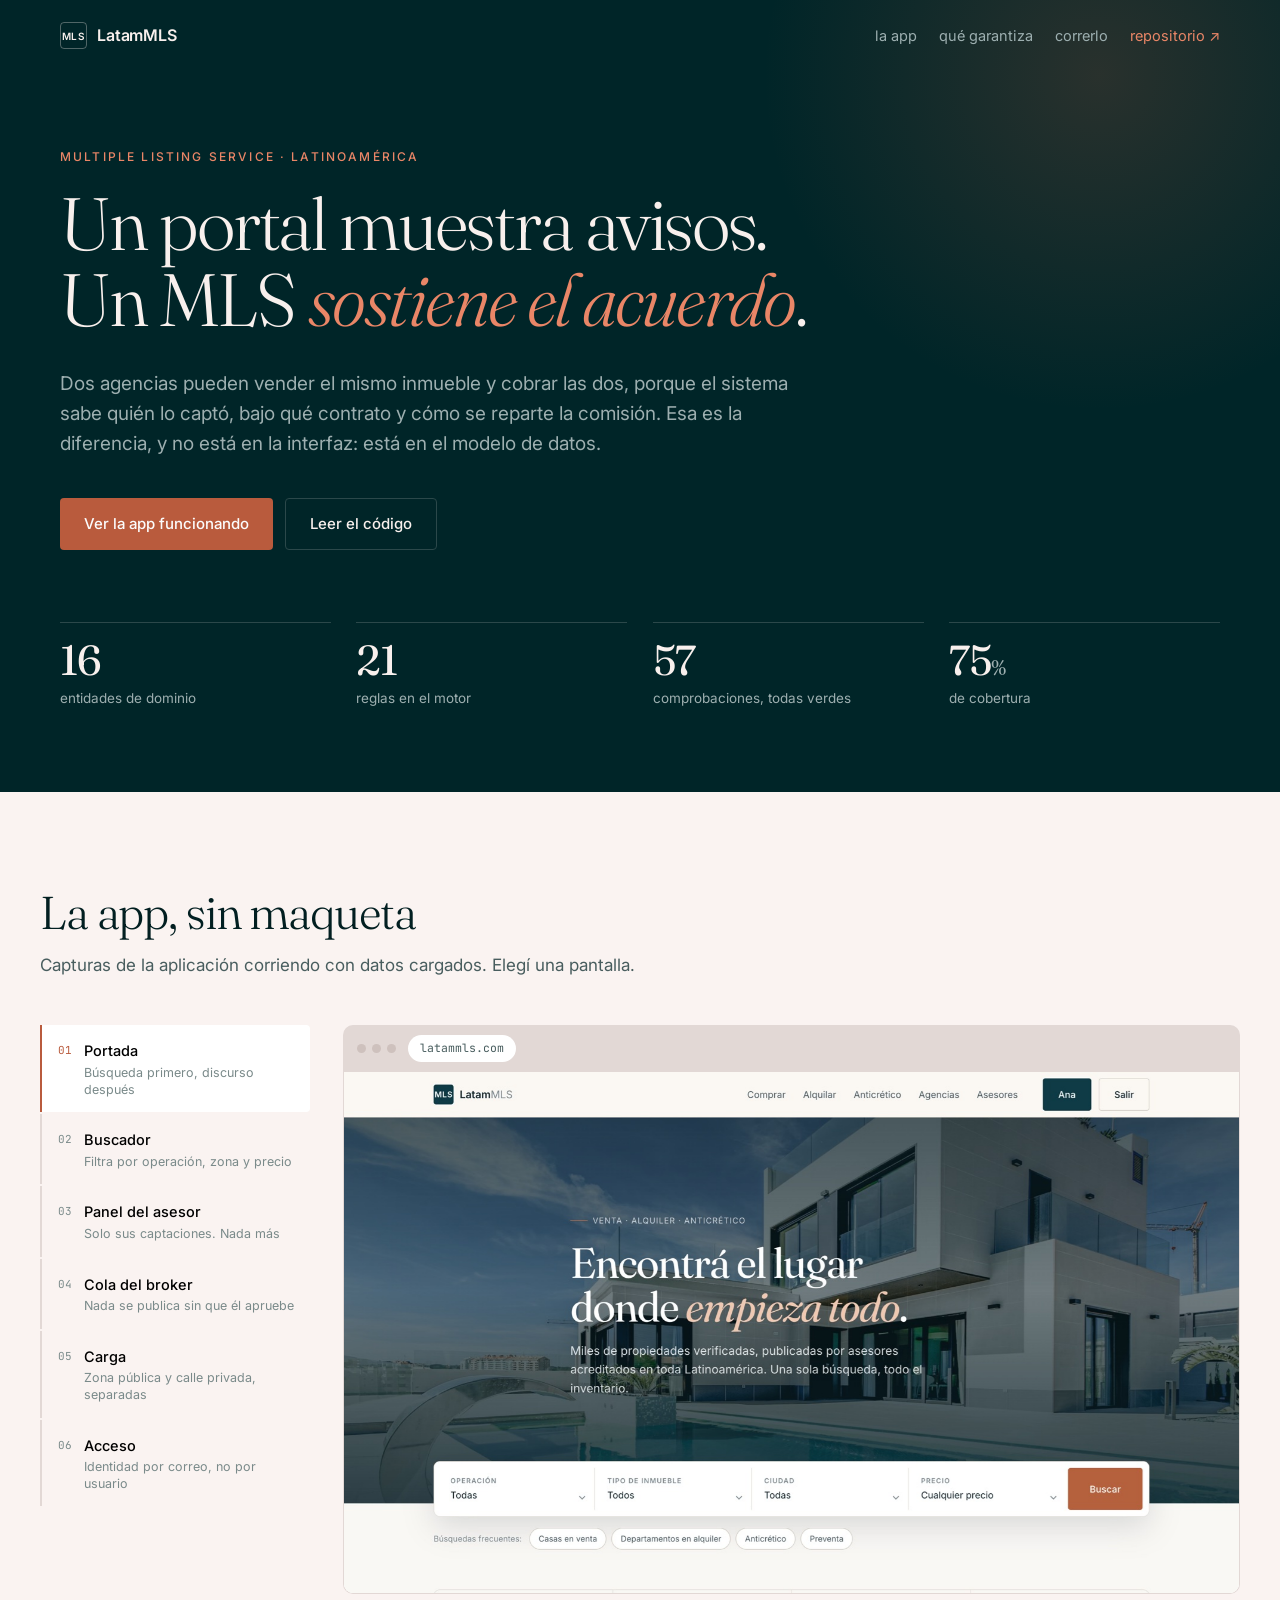
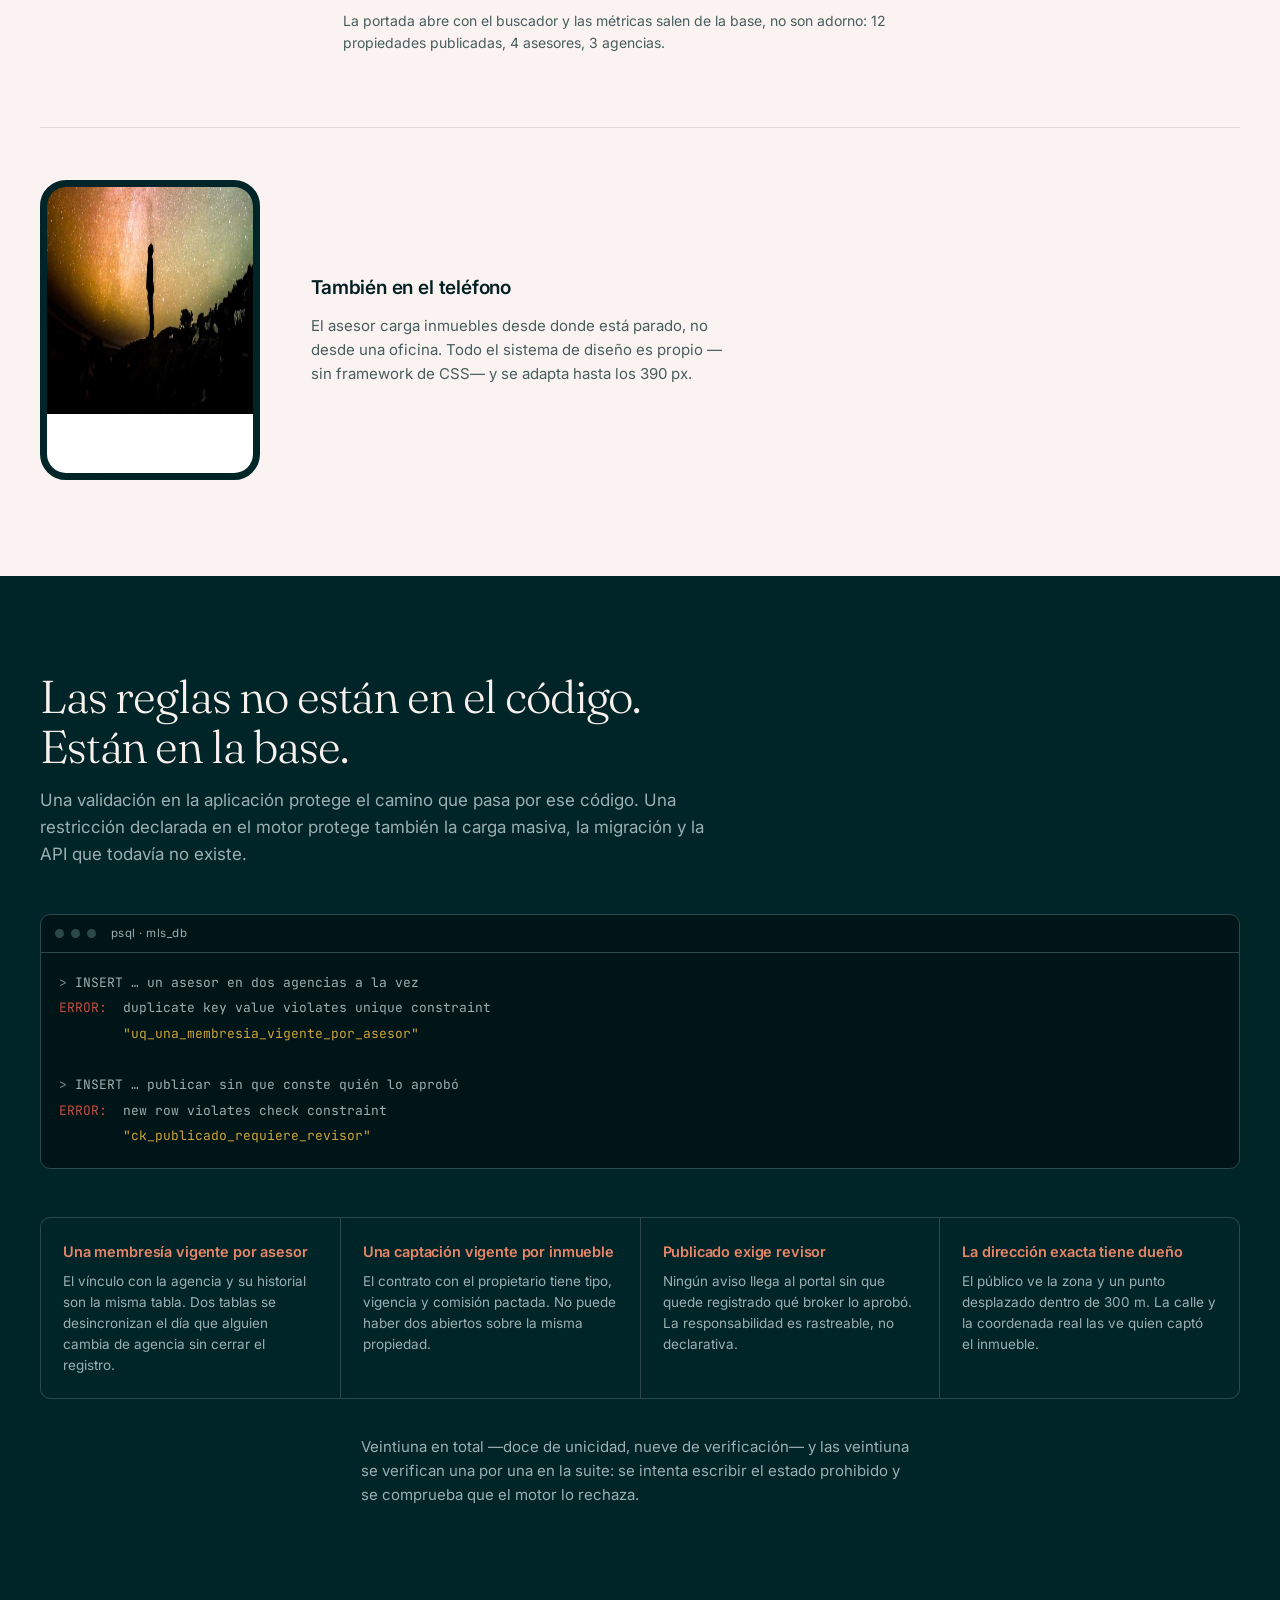
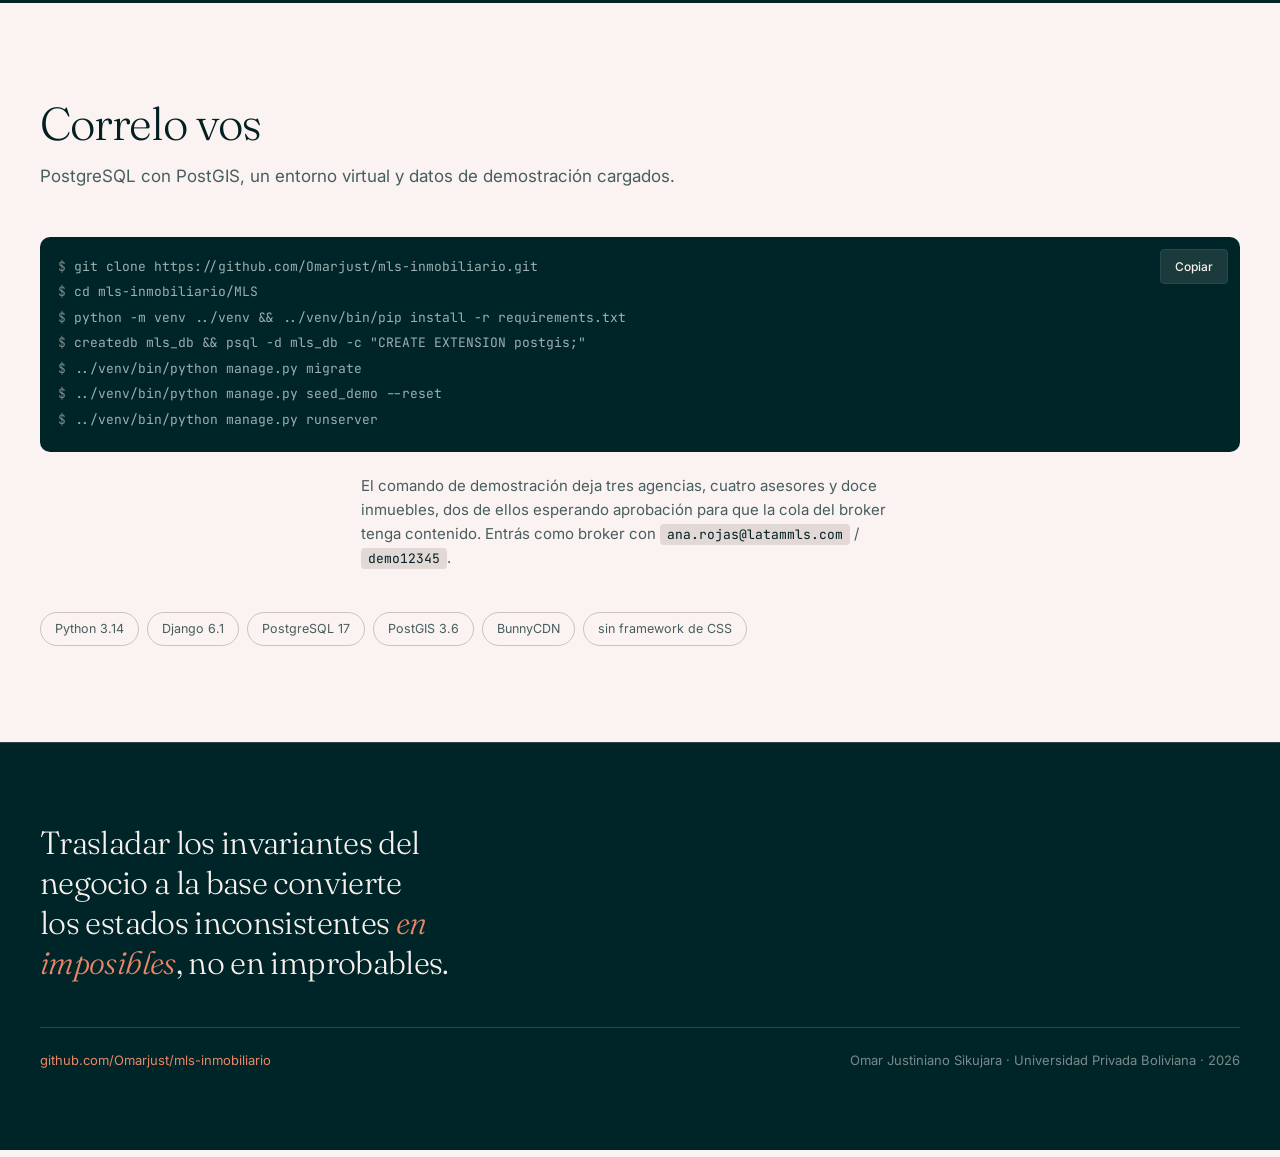
==== docs/index.html @ a7074584 "Sitio de presentación en docs/ y formato numérico regional El sitio muestra la aplicación real: seis" ====
<!doctype html>
<html lang="es">
<head>
<meta charset="utf-8">
<meta name="viewport" content="width=device-width, initial-scale=1">
<title>LatamMLS — el inventario inmobiliario, compartido</title>
<meta name="description" content="Un MLS para el mercado inmobiliario latinoamericano: inventario compartido entre agencias, con trazabilidad de la captación y reparto de comisiones documentado. Django, PostgreSQL y PostGIS.">
<meta property="og:title" content="LatamMLS">
<meta property="og:description" content="Un portal muestra avisos. Un MLS sostiene el acuerdo entre quien capta y quien vende.">
<meta property="og:type" content="website">
<link rel="preconnect" href="https://fonts.googleapis.com">
<link rel="preconnect" href="https://fonts.gstatic.com" crossorigin>
<link href="https://fonts.googleapis.com/css2?family=Fraunces:ital,opsz,wght@0,9..144,300;0,9..144,400;0,9..144,500;1,9..144,300&family=Inter:wght@400;500;600&family=JetBrains+Mono:wght@400;500&display=swap" rel="stylesheet">
<link rel="stylesheet" href="styles.css">
</head>
<body>

<a class="saltar" href="#pantallas">Ir al contenido</a>

<!-- ─────────────────────────────────────────────────────────── hero -->
<header class="hero">
  <nav class="nav" aria-label="principal">
    <span class="marca"><span class="sello">MLS</span> LatamMLS</span>
    <div class="nav-enlaces">
      <a href="#pantallas">la app</a>
      <a href="#garantias">qué garantiza</a>
      <a href="#correr">correrlo</a>
      <a class="nav-repo" href="https://github.com/Omarjust/mls-inmobiliario">repositorio ↗</a>
    </div>
  </nav>

  <div class="hero-cuerpo">
    <p class="kicker">Multiple Listing Service · Latinoamérica</p>
    <h1>Un portal muestra avisos.<br>Un&nbsp;MLS <em>sostiene el acuerdo</em>.</h1>
    <p class="entrada">
      Dos agencias pueden vender el mismo inmueble y cobrar las dos, porque el
      sistema sabe quién lo captó, bajo qué contrato y cómo se reparte la
      comisión. Esa es la diferencia, y no está en la interfaz: está en el
      modelo de datos.
    </p>
    <div class="hero-acciones">
      <a class="boton" href="#pantallas">Ver la app funcionando</a>
      <a class="boton boton-plano" href="https://github.com/Omarjust/mls-inmobiliario">Leer el código</a>
    </div>
  </div>

  <ul class="tira" aria-label="cifras del proyecto">
    <li><b>16</b> entidades de dominio</li>
    <li><b>21</b> reglas en el motor</li>
    <li><b>57</b> comprobaciones, todas verdes</li>
    <li><b>75<span>%</span></b> de cobertura</li>
  </ul>
</header>

<main>

<!-- ──────────────────────────────────────────────────── las pantallas -->
<section class="pantallas" id="pantallas" aria-labelledby="t-pantallas">
  <div class="cabecera-seccion">
    <h2 id="t-pantallas">La app, sin maqueta</h2>
    <p>Capturas de la aplicación corriendo con datos cargados. Elegí una pantalla.</p>
  </div>

  <div class="visor">
    <div class="pestanas" role="tablist" aria-label="pantallas de la aplicación">
      <button role="tab" id="tab-portada" aria-controls="p-portada" aria-selected="true" class="pestana activa" data-vista="portada">
        <span class="pestana-n">01</span>
        <span class="pestana-t">Portada</span>
        <span class="pestana-d">Búsqueda primero, discurso después</span>
      </button>
      <button role="tab" id="tab-buscador" aria-controls="p-buscador" aria-selected="false" class="pestana" data-vista="buscador">
        <span class="pestana-n">02</span>
        <span class="pestana-t">Buscador</span>
        <span class="pestana-d">Filtra por operación, zona y precio</span>
      </button>
      <button role="tab" id="tab-panel" aria-controls="p-panel" aria-selected="false" class="pestana" data-vista="panel">
        <span class="pestana-n">03</span>
        <span class="pestana-t">Panel del asesor</span>
        <span class="pestana-d">Solo sus captaciones. Nada más</span>
      </button>
      <button role="tab" id="tab-aprobaciones" aria-controls="p-aprobaciones" aria-selected="false" class="pestana" data-vista="aprobaciones">
        <span class="pestana-n">04</span>
        <span class="pestana-t">Cola del broker</span>
        <span class="pestana-d">Nada se publica sin que él apruebe</span>
      </button>
      <button role="tab" id="tab-carga" aria-controls="p-carga" aria-selected="false" class="pestana" data-vista="carga">
        <span class="pestana-n">05</span>
        <span class="pestana-t">Carga</span>
        <span class="pestana-d">Zona pública y calle privada, separadas</span>
      </button>
      <button role="tab" id="tab-acceso" aria-controls="p-acceso" aria-selected="false" class="pestana" data-vista="acceso">
        <span class="pestana-n">06</span>
        <span class="pestana-t">Acceso</span>
        <span class="pestana-d">Identidad por correo, no por usuario</span>
      </button>
    </div>

    <figure class="marco">
      <div class="barra-navegador">
        <span class="puntos"><i></i><i></i><i></i></span>
        <span class="url" id="url">latammls.com</span>
      </div>
      <div class="ventana" id="ventana">
        <img id="captura" src="assets/portada.jpg" alt="Portada de LatamMLS: buscador de inmuebles sobre una fotografía, con métricas del inventario debajo." width="1500" height="4375">
      </div>
      <figcaption id="pie">
        La portada abre con el buscador y las métricas salen de la base, no son
        adorno: 12 propiedades publicadas, 4 asesores, 3 agencias.
      </figcaption>
    </figure>
  </div>

  <aside class="movil">
    <div class="telefono">
      <img src="assets/movil.jpg" alt="La portada de LatamMLS en pantalla de teléfono" width="560" height="1500" loading="lazy">
    </div>
    <div class="movil-texto">
      <h3>También en el teléfono</h3>
      <p>
        El asesor carga inmuebles desde donde está parado, no desde una oficina.
        Todo el sistema de diseño es propio —sin framework de CSS— y se adapta
        hasta los 390&nbsp;px.
      </p>
    </div>
  </aside>
</section>

<!-- ───────────────────────────────────────────────────── las garantías -->
<section class="garantias" id="garantias" aria-labelledby="t-garantias">
  <div class="cabecera-seccion">
    <h2 id="t-garantias">Las reglas no están en el código.<br>Están en la base.</h2>
    <p>
      Una validación en la aplicación protege el camino que pasa por ese código.
      Una restricción declarada en el motor protege también la carga masiva, la
      migración y la API que todavía no existe.
    </p>
  </div>

  <div class="consola">
    <div class="consola-barra"><i></i><i></i><i></i><span>psql · mls_db</span></div>
<pre><code><span class="c-p">&gt;</span> INSERT … un asesor en dos agencias a la vez
<span class="c-e">ERROR:</span>  duplicate key value violates unique constraint
        <span class="c-r">"uq_una_membresia_vigente_por_asesor"</span>

<span class="c-p">&gt;</span> INSERT … publicar sin que conste quién lo aprobó
<span class="c-e">ERROR:</span>  new row violates check constraint
        <span class="c-r">"ck_publicado_requiere_revisor"</span></code></pre>
  </div>

  <ul class="reglas">
    <li>
      <h3>Una membresía vigente por asesor</h3>
      <p>El vínculo con la agencia y su historial son la misma tabla. Dos tablas se desincronizan el día que alguien cambia de agencia sin cerrar el registro.</p>
    </li>
    <li>
      <h3>Una captación vigente por inmueble</h3>
      <p>El contrato con el propietario tiene tipo, vigencia y comisión pactada. No puede haber dos abiertos sobre la misma propiedad.</p>
    </li>
    <li>
      <h3>Publicado exige revisor</h3>
      <p>Ningún aviso llega al portal sin que quede registrado qué broker lo aprobó. La responsabilidad es rastreable, no declarativa.</p>
    </li>
    <li>
      <h3>La dirección exacta tiene dueño</h3>
      <p>El público ve la zona y un punto desplazado dentro de 300&nbsp;m. La calle y la coordenada real las ve quien captó el inmueble.</p>
    </li>
  </ul>

  <p class="nota-garantias">
    Veintiuna en total —doce de unicidad, nueve de verificación— y las
    veintiuna se verifican una por una en la suite: se intenta escribir el
    estado prohibido y se comprueba que el motor lo rechaza.
  </p>
</section>

<!-- ──────────────────────────────────────────────────────── correrlo -->
<section class="correr" id="correr" aria-labelledby="t-correr">
  <div class="cabecera-seccion">
    <h2 id="t-correr">Correlo vos</h2>
    <p>PostgreSQL con PostGIS, un entorno virtual y datos de demostración cargados.</p>
  </div>

  <div class="bloque-codigo">
    <button class="copiar" type="button" id="copiar" data-copia="git clone https://github.com/Omarjust/mls-inmobiliario.git
cd mls-inmobiliario/MLS
python -m venv ../venv &amp;&amp; ../venv/bin/pip install -r requirements.txt
createdb mls_db &amp;&amp; psql -d mls_db -c &quot;CREATE EXTENSION postgis;&quot;
../venv/bin/python manage.py migrate
../venv/bin/python manage.py seed_demo --reset
../venv/bin/python manage.py runserver">Copiar</button>
<pre><code><span class="c-p">$</span> git clone https://github.com/Omarjust/mls-inmobiliario.git
<span class="c-p">$</span> cd mls-inmobiliario/MLS
<span class="c-p">$</span> python -m venv ../venv &amp;&amp; ../venv/bin/pip install -r requirements.txt
<span class="c-p">$</span> createdb mls_db &amp;&amp; psql -d mls_db -c "CREATE EXTENSION postgis;"
<span class="c-p">$</span> ../venv/bin/python manage.py migrate
<span class="c-p">$</span> ../venv/bin/python manage.py seed_demo --reset
<span class="c-p">$</span> ../venv/bin/python manage.py runserver</code></pre>
  </div>

  <p class="credenciales">
    El comando de demostración deja tres agencias, cuatro asesores y doce
    inmuebles, dos de ellos esperando aprobación para que la cola del broker
    tenga contenido. Entrás como broker con
    <code>ana.rojas@latammls.com</code> / <code>demo12345</code>.
  </p>

  <div class="pila">
    <span>Python 3.14</span><span>Django 6.1</span><span>PostgreSQL 17</span>
    <span>PostGIS 3.6</span><span>BunnyCDN</span><span>sin framework de CSS</span>
  </div>
</section>

</main>

<footer class="pie-sitio">
  <div class="pie-cuerpo">
    <p class="pie-frase">
      Trasladar los invariantes del negocio a la base convierte los estados
      inconsistentes <em>en imposibles</em>, no en improbables.
    </p>
    <div class="pie-enlaces">
      <a href="https://github.com/Omarjust/mls-inmobiliario">github.com/Omarjust/mls-inmobiliario</a>
      <span>Omar Justiniano Sikujara · Universidad Privada Boliviana · 2026</span>
    </div>
  </div>
</footer>

<script src="main.js"></script>
</body>
</html>
---- docs/styles.css ----
/* ==========================================================================
   LatamMLS — sitio de presentación
   Todo el sistema cuelga de --tono: un solo número rota la marca entera.
   ========================================================================== */

:root{
  --tono: 200;                 /* petróleo */
  --tono-calido: 38;           /* terracota */

  --fondo:        oklch(97% 0.008 var(--tono-calido));
  --fondo-elev:   oklch(100% 0 0);
  --tinta:        oklch(22% 0.035 var(--tono));
  --tinta-media:  oklch(46% 0.025 var(--tono));
  --tinta-baja:   oklch(62% 0.018 var(--tono));
  --regla:        oklch(89% 0.012 var(--tono-calido));
  --regla-fuerte: oklch(82% 0.016 var(--tono-calido));

  --hondo:        oklch(24% 0.045 var(--tono));
  --hondo-elev:   oklch(29% 0.05 var(--tono));
  --hondo-tinta:  oklch(96% 0.01 var(--tono-calido));
  --hondo-media:  oklch(74% 0.02 var(--tono));
  --hondo-regla:  oklch(38% 0.035 var(--tono));

  --acento:       oklch(58% 0.13 var(--tono-calido));
  --acento-claro: oklch(72% 0.13 var(--tono-calido));
  --oro:          oklch(74% 0.13 85);
  --verde:        oklch(62% 0.11 155);
  --rojo:         oklch(58% 0.16 28);

  --display: "Fraunces", "Iowan Old Style", Georgia, serif;
  --texto: "Inter", -apple-system, BlinkMacSystemFont, "Segoe UI", sans-serif;
  --mono: "JetBrains Mono", ui-monospace, "SF Mono", Menlo, monospace;

  --r-s: 4px;
  --r-m: 10px;
  --r-l: 16px;
  --salida: cubic-bezier(.16,1,.3,1);
  --linea-max: 62ch;
  --pagina: 1240px;
}

*,*::before,*::after{box-sizing:border-box}

html{scroll-behavior:smooth}
@media (prefers-reduced-motion:reduce){
  html{scroll-behavior:auto}
  *,*::before,*::after{animation:none!important;transition:none!important}
}

body{
  margin:0;
  background:var(--fondo);
  color:var(--tinta);
  font-family:var(--texto);
  font-size:16px;
  line-height:1.6;
  -webkit-font-smoothing:antialiased;
}

img{max-width:100%;display:block}
a{color:inherit}

.saltar{
  position:absolute;left:-9999px;top:0;z-index:99;
  background:var(--hondo);color:var(--hondo-tinta);
  padding:12px 20px;border-radius:0 0 var(--r-s) 0;
}
.saltar:focus{left:0}

:where(a,button,[role=tab]):focus-visible{
  outline:2px solid var(--acento);
  outline-offset:3px;
  border-radius:var(--r-s);
}

/* ─────────────────────────────────────────────────────────────── hero */
.hero{
  background:var(--hondo);
  color:var(--hondo-tinta);
  padding-block:0 clamp(48px,7vw,84px);
  position:relative;
  overflow:hidden;
}
.hero::after{
  content:"";
  position:absolute;
  right:-14%;top:-36%;
  width:min(720px,72vw);aspect-ratio:1;
  border-radius:50%;
  background:radial-gradient(circle, oklch(58% 0.13 var(--tono-calido) / .22), transparent 66%);
  pointer-events:none;
}

.nav{
  max-width:var(--pagina);margin-inline:auto;
  padding:22px clamp(18px,4vw,40px);
  display:flex;align-items:center;gap:28px;flex-wrap:wrap;
  position:relative;z-index:1;
}
.marca{display:flex;align-items:center;gap:10px;font-weight:600;letter-spacing:-.01em}
.sello{
  width:27px;height:27px;display:grid;place-items:center;
  border:1px solid oklch(96% 0.01 var(--tono-calido) / .32);
  border-radius:var(--r-s);
  font-size:10px;font-weight:600;letter-spacing:.04em;
}
.nav-enlaces{display:flex;gap:22px;margin-left:auto;flex-wrap:wrap;font-size:14.5px}
.nav-enlaces a{color:var(--hondo-media);text-decoration:none;transition:color 180ms}
.nav-enlaces a:hover{color:var(--hondo-tinta)}
.nav-repo{color:var(--acento-claro)!important}

.hero-cuerpo{
  max-width:var(--pagina);margin-inline:auto;
  padding:clamp(40px,7vw,76px) clamp(18px,4vw,40px) 0;
  position:relative;z-index:1;
}
.kicker{
  margin:0 0 20px;
  font-size:12px;font-weight:500;letter-spacing:.18em;text-transform:uppercase;
  color:var(--acento-claro);
}
h1{
  font-family:var(--display);
  font-weight:300;
  font-size:clamp(34px,6.4vw,74px);
  line-height:1.03;
  letter-spacing:-.028em;
  margin:0;
  text-wrap:balance;
}
h1 em{font-style:italic;color:var(--acento-claro)}

.entrada{
  max-width:var(--linea-max);
  margin:clamp(20px,3vw,30px) 0 0;
  font-size:clamp(16px,1.7vw,19px);
  color:var(--hondo-media);
}

.hero-acciones{display:flex;gap:12px;flex-wrap:wrap;margin-top:clamp(26px,3.6vw,38px)}
.boton{
  display:inline-flex;align-items:center;
  padding:13px 24px;
  background:var(--acento);color:oklch(99% 0 0);
  border-radius:var(--r-s);
  font-size:15px;font-weight:500;text-decoration:none;
  transition:transform 180ms var(--salida), background 180ms;
}
.boton:hover{background:var(--acento-claro);transform:translateY(-1px)}
.boton-plano{
  background:transparent;color:var(--hondo-tinta);
  border:1px solid var(--hondo-regla);
}
.boton-plano:hover{background:oklch(96% 0.01 var(--tono-calido) / .08);border-color:var(--hondo-media)}

.tira{
  list-style:none;margin:clamp(44px,6vw,72px) auto 0;padding:0 clamp(18px,4vw,40px);
  max-width:var(--pagina);
  display:grid;grid-template-columns:repeat(4,1fr);gap:clamp(12px,2vw,28px);
  position:relative;z-index:1;
}
.tira li{
  border-top:1px solid var(--hondo-regla);
  padding-top:16px;
  font-size:13.5px;color:var(--hondo-media);line-height:1.4;
}
.tira b{
  display:block;
  font-family:var(--display);font-weight:400;
  font-size:clamp(28px,3.8vw,42px);line-height:1;
  letter-spacing:-.03em;color:var(--hondo-tinta);
  margin-bottom:8px;font-variant-numeric:tabular-nums;
}
.tira b span{font-size:.5em;color:var(--hondo-media)}

/* ────────────────────────────────────────────────── encabezado de sección */
.cabecera-seccion{max-width:var(--pagina);margin-inline:auto;margin-bottom:clamp(28px,4vw,46px)}
.cabecera-seccion h2{
  font-family:var(--display);font-weight:300;
  font-size:clamp(27px,4.2vw,46px);line-height:1.1;letter-spacing:-.025em;
  margin:0;text-wrap:balance;
}
.cabecera-seccion p{
  max-width:var(--linea-max);
  margin:14px 0 0;color:var(--tinta-media);font-size:clamp(15px,1.5vw,17px);
}

/* ────────────────────────────────────────────────────────── pantallas */
.pantallas{padding:clamp(52px,8vw,96px) clamp(18px,4vw,40px)}

.visor{
  max-width:var(--pagina);margin-inline:auto;
  display:grid;grid-template-columns:270px 1fr;gap:clamp(18px,2.6vw,34px);
  align-items:start;
}

.pestanas{display:flex;flex-direction:column;gap:2px;position:sticky;top:24px}
.pestana{
  display:grid;grid-template-columns:auto 1fr;grid-template-rows:auto auto;
  gap:2px 12px;
  text-align:left;font:inherit;cursor:pointer;
  padding:14px 16px;
  background:transparent;border:0;border-left:2px solid var(--regla);
  border-radius:0 var(--r-s) var(--r-s) 0;
  transition:background 200ms, border-color 200ms;
}
.pestana:hover{background:var(--fondo-elev)}
.pestana.activa{background:var(--fondo-elev);border-left-color:var(--acento)}
.pestana-n{
  grid-row:1/3;font-family:var(--mono);font-size:11px;color:var(--tinta-baja);
  padding-top:3px;
}
.pestana.activa .pestana-n{color:var(--acento)}
.pestana-t{font-size:14.5px;font-weight:500}
.pestana-d{font-size:12.5px;color:var(--tinta-baja);line-height:1.35}

.marco{margin:0;min-width:0}
.barra-navegador{
  display:flex;align-items:center;gap:12px;
  padding:10px 14px;
  background:var(--regla);
  border-radius:var(--r-m) var(--r-m) 0 0;
}
.puntos{display:flex;gap:6px}
.puntos i{width:9px;height:9px;border-radius:50%;background:var(--regla-fuerte)}
.url{
  font-family:var(--mono);font-size:11.5px;color:var(--tinta-media);
  background:var(--fondo-elev);padding:4px 12px;border-radius:100px;
}
.ventana{
  height:clamp(400px,58vh,620px);
  overflow-y:auto;overscroll-behavior:contain;
  border:1px solid var(--regla);border-top:0;
  border-radius:0 0 var(--r-m) var(--r-m);
  background:var(--fondo-elev);
}
.ventana img{width:100%;height:auto}
.marco figcaption{
  margin-top:16px;font-size:14px;color:var(--tinta-media);max-width:var(--linea-max);
}

/* móvil */
.movil{
  max-width:var(--pagina);margin:clamp(44px,6vw,72px) auto 0;
  display:grid;grid-template-columns:auto 1fr;gap:clamp(24px,4vw,56px);
  align-items:center;
  padding-top:clamp(34px,4.6vw,52px);border-top:1px solid var(--regla);
}
.telefono{
  width:220px;height:300px;overflow:hidden;
  border:7px solid var(--hondo);border-radius:26px;
  background:var(--hondo);flex:none;
}
.telefono img{border-radius:18px;width:100%}
.movil-texto h3{font-size:19px;margin:0 0 10px;font-weight:600;letter-spacing:-.01em}
.movil-texto p{margin:0;color:var(--tinta-media);max-width:46ch;font-size:15px}

/* ────────────────────────────────────────────────────────── garantías */
.garantias{
  background:var(--hondo);color:var(--hondo-tinta);
  padding:clamp(52px,8vw,96px) clamp(18px,4vw,40px);
}
.garantias .cabecera-seccion p{color:var(--hondo-media)}

.consola{
  max-width:var(--pagina);margin-inline:auto;
  border:1px solid var(--hondo-regla);border-radius:var(--r-m);
  background:oklch(18% 0.03 var(--tono));
  overflow:hidden;
}
.consola-barra{
  display:flex;align-items:center;gap:7px;
  padding:9px 14px;border-bottom:1px solid var(--hondo-regla);
}
.consola-barra i{width:9px;height:9px;border-radius:50%;background:var(--hondo-regla)}
.consola-barra span{
  margin-left:8px;font-size:11.5px;color:var(--hondo-media);letter-spacing:.04em;
}
.consola pre, .bloque-codigo pre{margin:0;padding:18px;overflow-x:auto}
.consola code, .bloque-codigo code{
  font-family:var(--mono);font-size:13px;line-height:1.85;
  color:var(--hondo-media);white-space:pre;
}
.c-p{color:var(--tinta-baja)}
.c-e{color:var(--rojo)}
.c-r{color:var(--oro)}

.reglas{
  list-style:none;padding:0;
  max-width:var(--pagina);margin:clamp(30px,4vw,48px) auto 0;
  display:grid;grid-template-columns:repeat(auto-fit,minmax(230px,1fr));
  gap:1px;background:var(--hondo-regla);
  border:1px solid var(--hondo-regla);border-radius:var(--r-m);overflow:hidden;
}
.reglas li{background:var(--hondo);padding:22px}
.reglas h3{
  margin:0 0 8px;font-size:14.5px;font-weight:600;letter-spacing:-.01em;
  color:var(--acento-claro);
}
.reglas p{margin:0;font-size:13.5px;color:var(--hondo-media);line-height:1.55}

.nota-garantias{
  max-width:var(--linea-max);
  margin:clamp(24px,3vw,36px) auto 0;
  color:var(--hondo-media);font-size:15px;
}

/* ─────────────────────────────────────────────────────────── correrlo */
.correr{padding:clamp(52px,8vw,96px) clamp(18px,4vw,40px)}

.bloque-codigo{
  max-width:var(--pagina);margin-inline:auto;
  position:relative;
  background:var(--hondo);border-radius:var(--r-m);overflow:hidden;
}
.bloque-codigo code{color:var(--hondo-media)}
.copiar{
  position:absolute;top:12px;right:12px;
  font:inherit;font-size:12px;font-weight:500;
  padding:7px 14px;border-radius:var(--r-s);
  background:oklch(96% 0.01 var(--tono-calido) / .1);
  color:var(--hondo-tinta);
  border:1px solid var(--hondo-regla);
  cursor:pointer;transition:background 180ms;
}
.copiar:hover{background:oklch(96% 0.01 var(--tono-calido) / .2)}
.copiar.hecho{background:var(--verde);border-color:var(--verde);color:oklch(99% 0 0)}

.credenciales{
  max-width:var(--linea-max);margin:22px auto 0;
  color:var(--tinta-media);font-size:15px;
}
.credenciales code{
  font-family:var(--mono);font-size:13px;
  background:var(--regla);padding:2px 7px;border-radius:var(--r-s);color:var(--tinta);
}

.pila{
  max-width:var(--pagina);margin:clamp(28px,3.6vw,42px) auto 0;
  display:flex;flex-wrap:wrap;gap:8px;
}
.pila span{
  font-size:12.5px;color:var(--tinta-media);
  border:1px solid var(--regla-fuerte);border-radius:100px;
  padding:6px 14px;
}

/* ──────────────────────────────────────────────────────────────── pie */
.pie-sitio{
  background:var(--hondo);color:var(--hondo-tinta);
  padding:clamp(48px,7vw,80px) clamp(18px,4vw,40px);
  border-top:1px solid var(--hondo-regla);
}
.pie-cuerpo{max-width:var(--pagina);margin-inline:auto}
.pie-frase{
  font-family:var(--display);font-weight:300;
  font-size:clamp(20px,3vw,32px);line-height:1.25;letter-spacing:-.02em;
  max-width:24ch;margin:0;text-wrap:balance;
}
.pie-frase em{font-style:italic;color:var(--acento-claro)}
.pie-enlaces{
  margin-top:clamp(28px,4vw,44px);padding-top:22px;
  border-top:1px solid var(--hondo-regla);
  display:flex;justify-content:space-between;gap:18px;flex-wrap:wrap;
  font-size:13px;color:var(--tinta-baja);
}
.pie-enlaces a{color:var(--acento-claro);text-decoration:none}
.pie-enlaces a:hover{text-decoration:underline}

/* ────────────────────────────────────────────────────────── responsive */
@media (max-width:940px){
  .visor{grid-template-columns:1fr}
  .pestanas{
    position:static;flex-direction:row;overflow-x:auto;gap:8px;
    padding-bottom:6px;
  }
  .pestana{
    flex:none;min-width:186px;
    border-left:0;border-bottom:2px solid var(--regla);
    border-radius:var(--r-s) var(--r-s) 0 0;
  }
  .pestana.activa{border-left:0;border-bottom-color:var(--acento)}
  .movil{grid-template-columns:1fr;justify-items:start}
  .tira{grid-template-columns:repeat(2,1fr)}
}
@media (max-width:520px){
  .nav-enlaces{gap:14px;font-size:13.5px}
  .telefono{width:170px;height:240px}
}
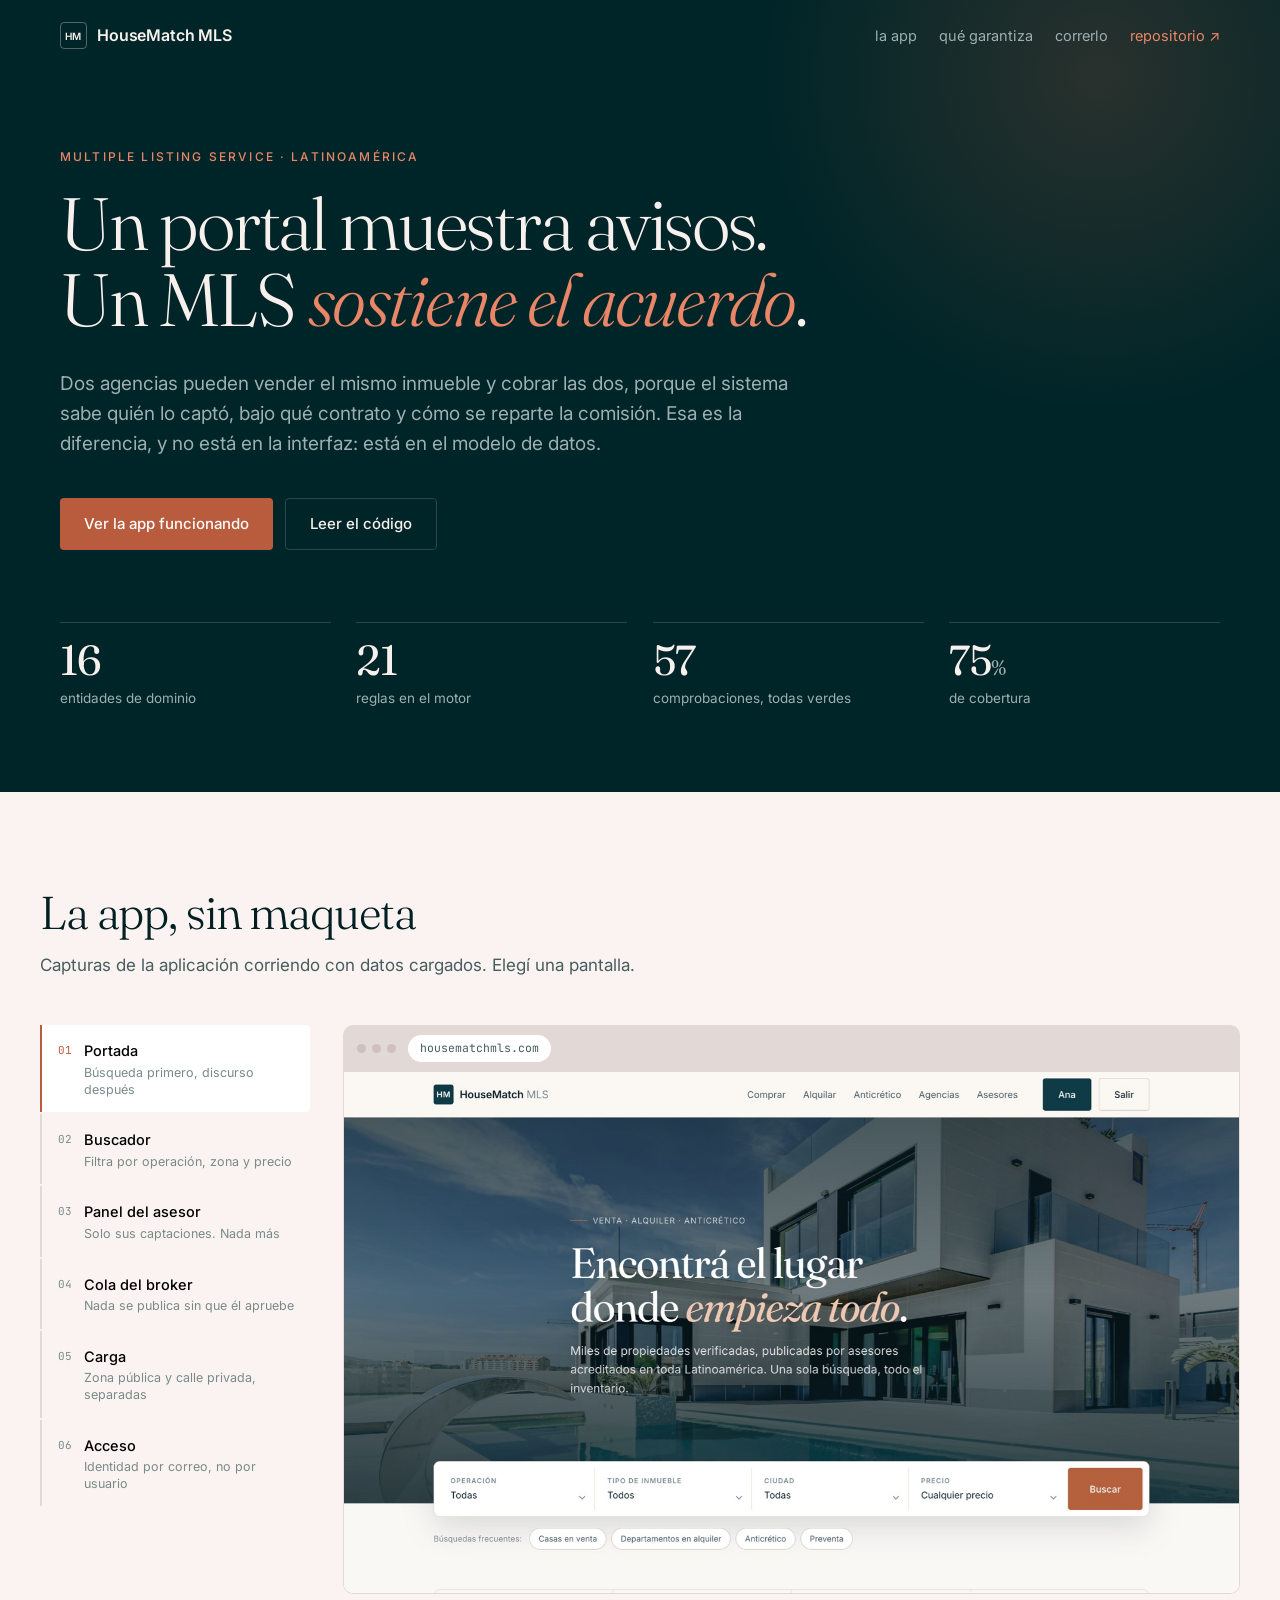
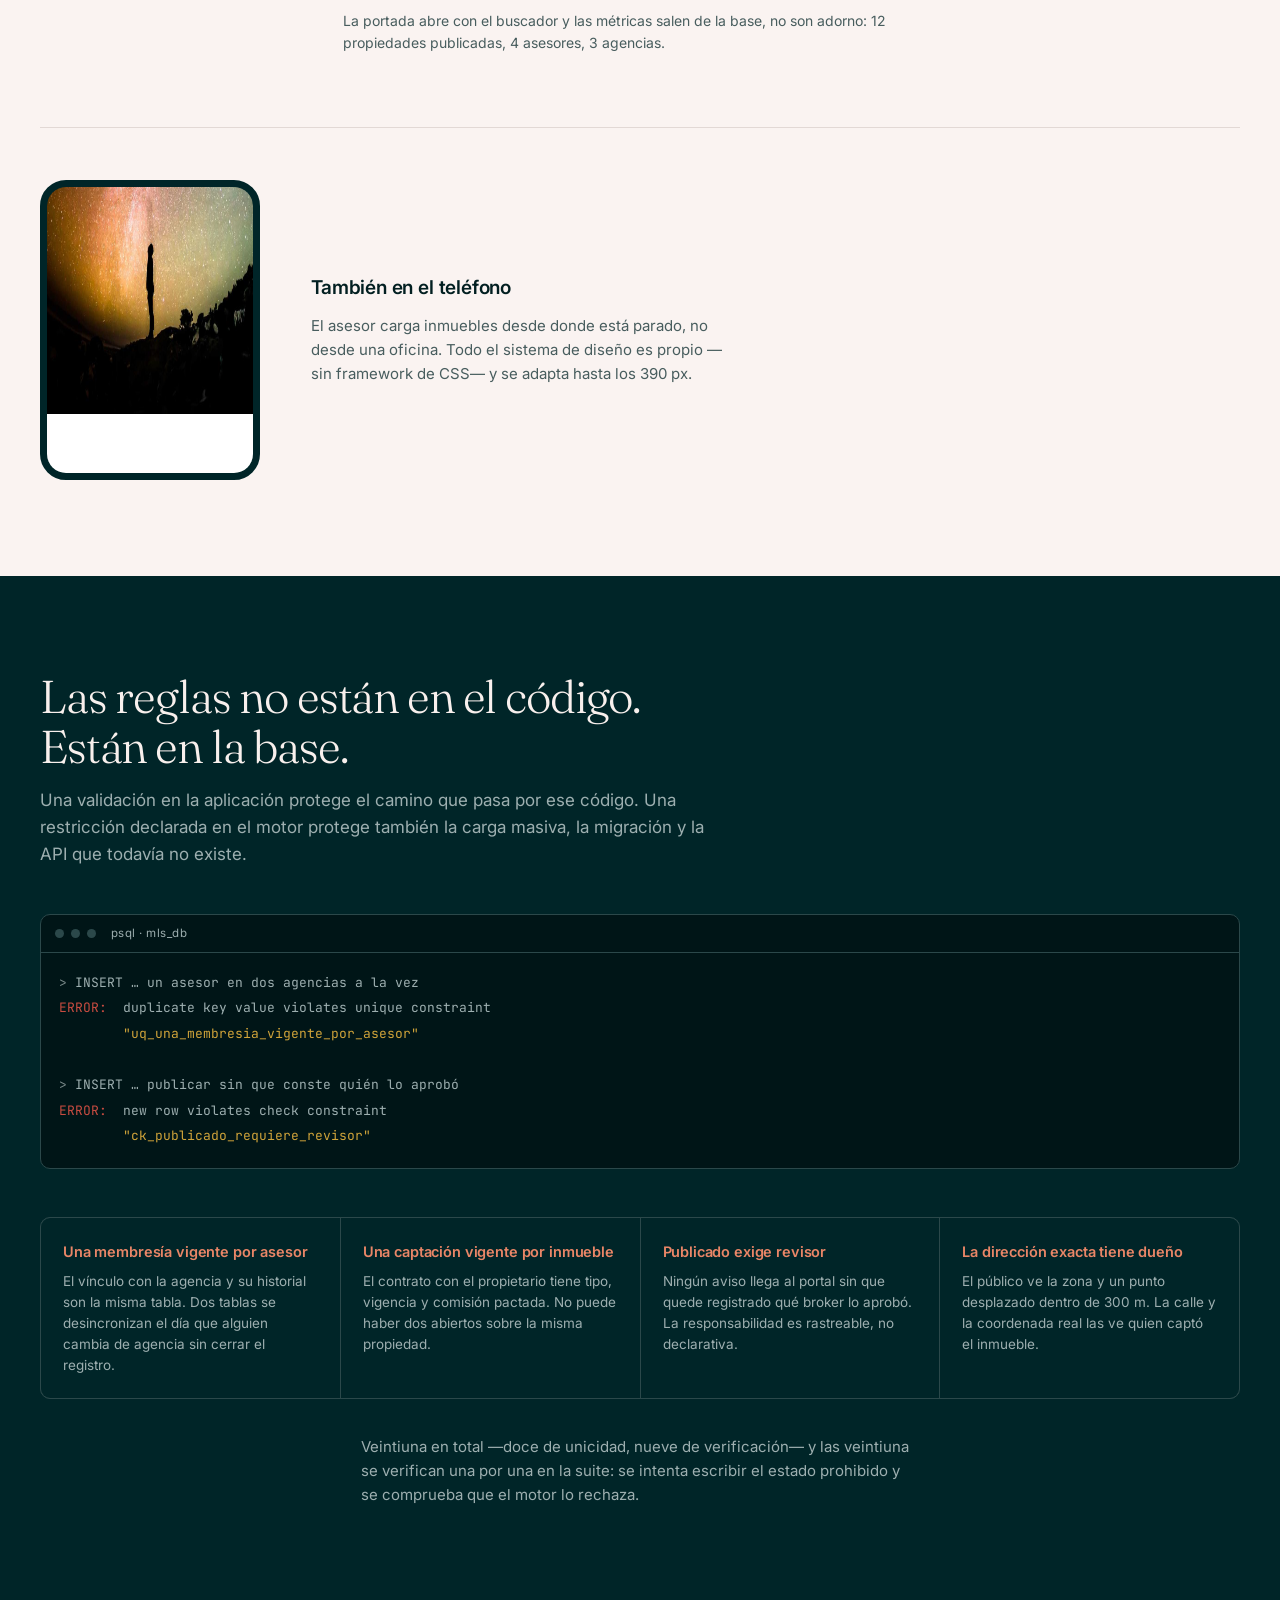
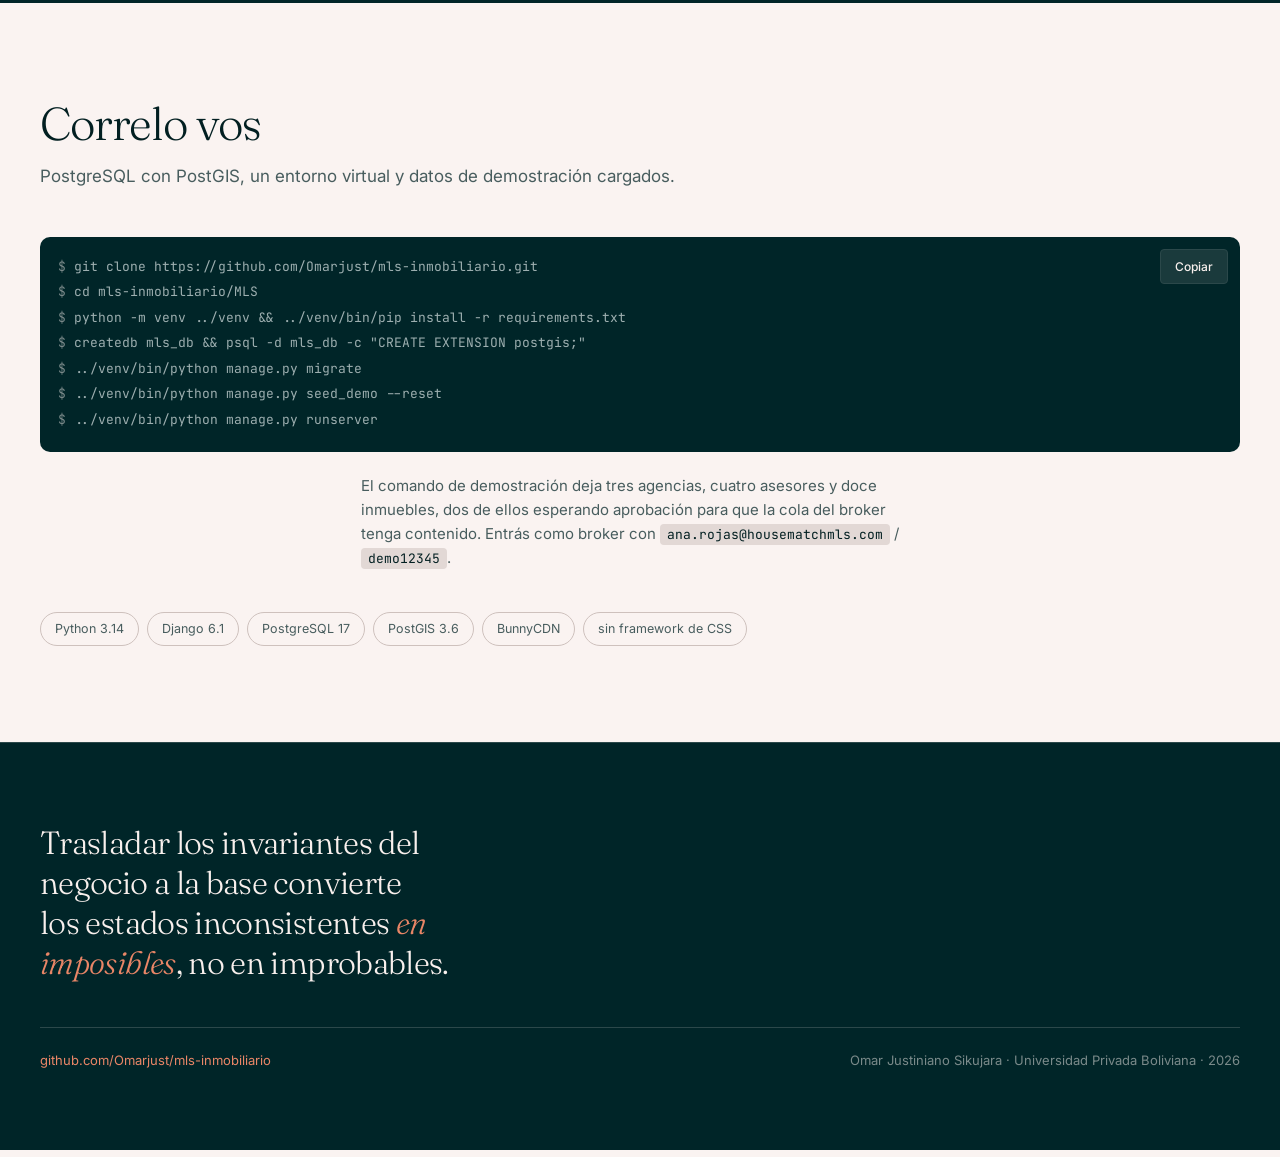
==== commit 95b96c79: "El producto pasa a llamarse HouseMatch MLS Renombre completo: plantillas, sitio de presentación, dat" ====
--- a/docs/index.html
+++ b/docs/index.html
@@ -3,9 +3,9 @@
 <head>
 <meta charset="utf-8">
 <meta name="viewport" content="width=device-width, initial-scale=1">
-<title>LatamMLS — el inventario inmobiliario, compartido</title>
+<title>HouseMatch MLS — el inventario inmobiliario, compartido</title>
 <meta name="description" content="Un MLS para el mercado inmobiliario latinoamericano: inventario compartido entre agencias, con trazabilidad de la captación y reparto de comisiones documentado. Django, PostgreSQL y PostGIS.">
-<meta property="og:title" content="LatamMLS">
+<meta property="og:title" content="HouseMatch MLS">
 <meta property="og:description" content="Un portal muestra avisos. Un MLS sostiene el acuerdo entre quien capta y quien vende.">
 <meta property="og:type" content="website">
 <link rel="preconnect" href="https://fonts.googleapis.com">
@@ -20,7 +20,7 @@
 <!-- ─────────────────────────────────────────────────────────── hero -->
 <header class="hero">
   <nav class="nav" aria-label="principal">
-    <span class="marca"><span class="sello">MLS</span> LatamMLS</span>
+    <span class="marca"><span class="sello">HM</span> HouseMatch MLS</span>
     <div class="nav-enlaces">
       <a href="#pantallas">la app</a>
       <a href="#garantias">qué garantiza</a>
@@ -98,10 +98,10 @@
     <figure class="marco">
       <div class="barra-navegador">
         <span class="puntos"><i></i><i></i><i></i></span>
-        <span class="url" id="url">latammls.com</span>
+        <span class="url" id="url">housematchmls.com</span>
       </div>
       <div class="ventana" id="ventana">
-        <img id="captura" src="assets/portada.jpg" alt="Portada de LatamMLS: buscador de inmuebles sobre una fotografía, con métricas del inventario debajo." width="1500" height="4375">
+        <img id="captura" src="assets/portada.jpg" alt="Portada de HouseMatch MLS: buscador de inmuebles sobre una fotografía, con métricas del inventario debajo." width="1500" height="4375">
       </div>
       <figcaption id="pie">
         La portada abre con el buscador y las métricas salen de la base, no son
@@ -112,7 +112,7 @@
 
   <aside class="movil">
     <div class="telefono">
-      <img src="assets/movil.jpg" alt="La portada de LatamMLS en pantalla de teléfono" width="560" height="1500" loading="lazy">
+      <img src="assets/movil.jpg" alt="La portada de HouseMatch MLS en pantalla de teléfono" width="560" height="1500" loading="lazy">
     </div>
     <div class="movil-texto">
       <h3>También en el teléfono</h3>
@@ -201,7 +201,7 @@
     El comando de demostración deja tres agencias, cuatro asesores y doce
     inmuebles, dos de ellos esperando aprobación para que la cola del broker
     tenga contenido. Entrás como broker con
-    <code>ana.rojas@latammls.com</code> / <code>demo12345</code>.
+    <code>ana.rojas@housematchmls.com</code> / <code>demo12345</code>.
   </p>
 
   <div class="pila">
--- a/docs/styles.css
+++ b/docs/styles.css
@@ -1,5 +1,5 @@
 /* ==========================================================================
-   LatamMLS — sitio de presentación
+   HouseMatch MLS — sitio de presentación
    Todo el sistema cuelga de --tono: un solo número rota la marca entera.
    ========================================================================== */
 
